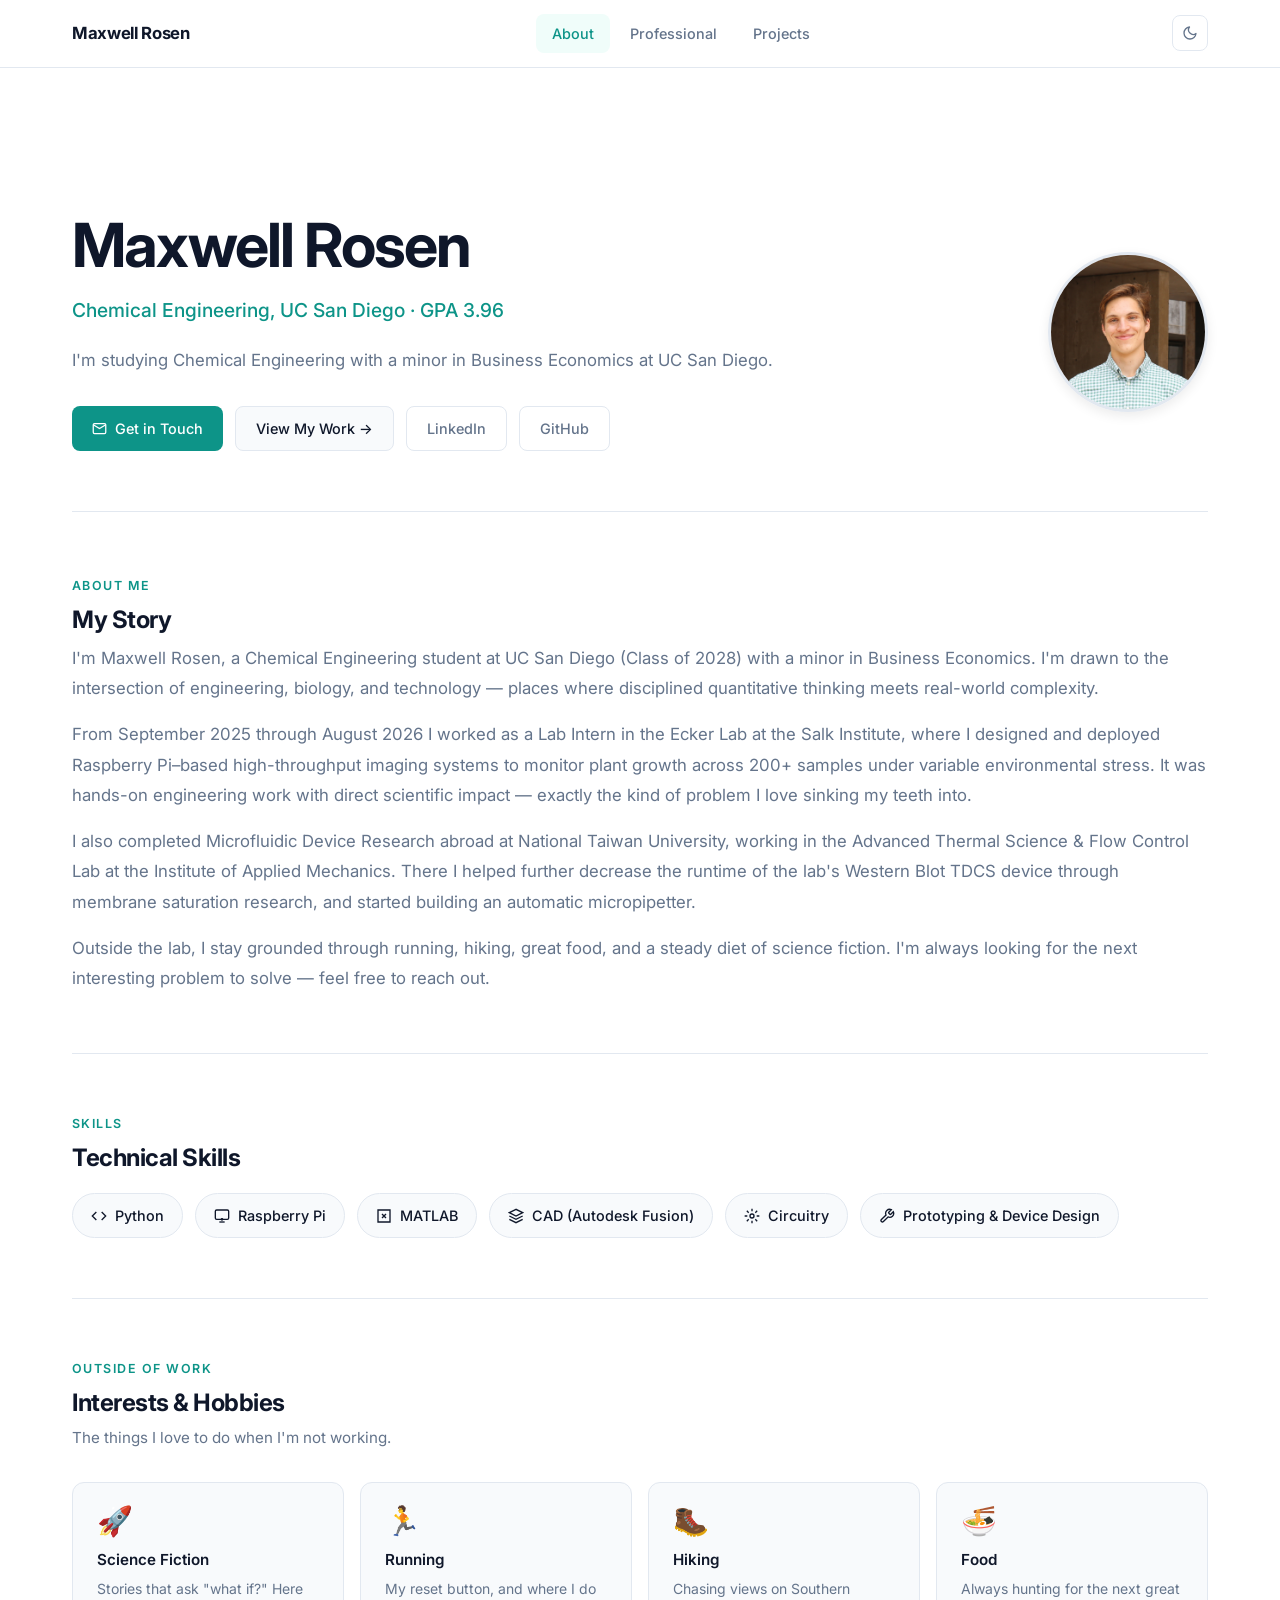
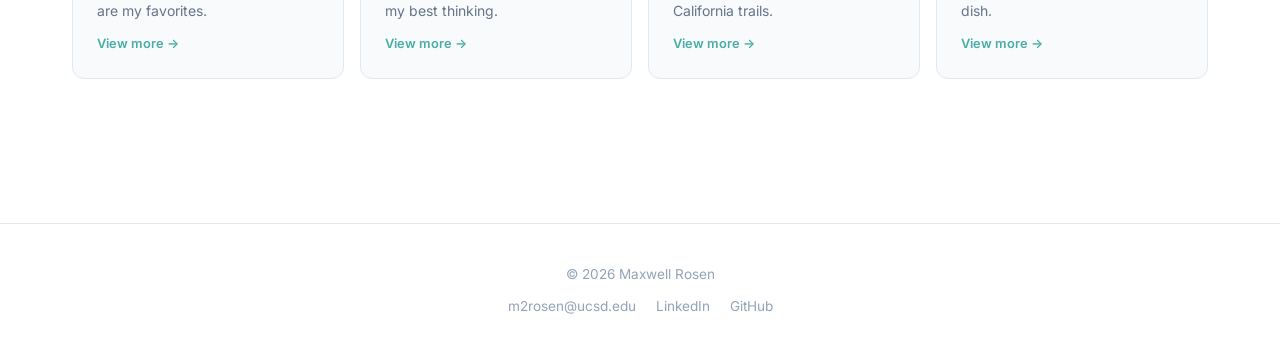
==== index.html @ 4162cc4f "Add interest popups, text CV, and tighten Projects header - Interest cards on the About page open po" ====
<!DOCTYPE html>
<html lang="en">
<head>
  <meta charset="UTF-8">
  <meta name="viewport" content="width=device-width, initial-scale=1.0">
  <!--
  ╔══════════════════════════════════════════════╗
  ║  HOW TO CUSTOMIZE THIS PAGE                  ║
  ║  ─────────────────────────────────────────   ║
  ║  1. Update the title tag below               ║
  ║  2. Edit the HERO section with your name     ║
  ║  3. Edit the ABOUT section with your bio     ║
  ║  4. Add photos to images/photos/ and list    ║
  ║     them in the PHOTOS section               ║
  ║  5. Edit the INTERESTS section cards         ║
  ╚══════════════════════════════════════════════╝
  -->
  <title>Maxwell Rosen — Personal Website</title>
  <meta property="og:type"  content="website">
  <meta property="og:url"   content="https://maximizizer.github.io/maxwellrosen/">
  <meta property="og:title" content="Maxwell Rosen">
  <meta property="og:image" content="https://maximizizer.github.io/maxwellrosen/images/photos/headshot.jpg">
  <meta name="twitter:card"  content="summary_large_image">
  <meta name="twitter:title" content="Maxwell Rosen">
  <meta name="twitter:image" content="https://maximizizer.github.io/maxwellrosen/images/photos/headshot.jpg">
  <link rel="icon" type="image/svg+xml" href="favicon.svg">
  <script>
    (function() {
      var saved = localStorage.getItem('theme');
      var system = window.matchMedia('(prefers-color-scheme: dark)').matches;
      if (saved === 'dark' || (!saved && system)) {
        document.documentElement.setAttribute('data-theme', 'dark');
      }
    })();
  </script>
  <link rel="stylesheet" href="css/style.css">
</head>
<body>

<!-- ── Navigation ──────────────────────────────────────────── -->
<nav class="nav">
  <div class="nav-inner">
    <a class="nav-brand" href="index.html">Maxwell Rosen</a><!-- ← CHANGE THIS -->
    <div class="nav-links">
      <a href="index.html">About</a>
      <a href="professional.html">Professional</a>
      <a href="projects.html">Projects</a>
    </div>
    <button class="theme-toggle" aria-label="Toggle dark mode"></button>
    <button class="nav-hamburger" id="hamburger" aria-label="Open menu" aria-expanded="false">
      <span></span><span></span><span></span>
    </button>
  </div>
</nav>

<!-- Mobile drawer -->
<div class="nav-drawer" id="nav-drawer">
  <a href="index.html">About</a>
  <a href="professional.html">Professional</a>
  <a href="projects.html">Projects</a>
</div>

<!-- ── Main ──────────────────────────────────────────────────── -->
<main>
  <div class="page">

    <!-- ═══════════════════════════════════════════
         HERO SECTION
         ═══════════════════════════════════════════ -->
    <section class="hero">
      <div class="hero-grid">
        <div>
          <h1 class="hero-name">Maxwell Rosen</h1>
          <p class="hero-role">Chemical Engineering, UC San Diego · GPA 3.96</p>
          <p class="hero-bio">
            I'm studying Chemical Engineering with a minor in Business Economics at UC San Diego.
          </p>
          <div class="hero-links">
            <a class="btn btn-primary" href="mailto:m2rosen@ucsd.edu">
              <svg width="15" height="15" viewBox="0 0 24 24" fill="none" stroke="currentColor" stroke-width="2">
                <path d="M4 4h16c1.1 0 2 .9 2 2v12c0 1.1-.9 2-2 2H4c-1.1 0-2-.9-2-2V6c0-1.1.9-2 2-2z"/>
                <polyline points="22,6 12,12 2,6"/>
              </svg>
              Get in Touch
            </a>
            <a class="btn btn-secondary" href="professional.html">
              View My Work →
            </a>
            <a class="btn btn-ghost" href="https://www.linkedin.com/in/maxwell-rosen-242777299/" target="_blank" rel="noopener">LinkedIn</a>
            <a class="btn btn-ghost" href="https://github.com/Maximizizer" target="_blank" rel="noopener">GitHub</a>
          </div>
        </div>

        <!-- Profile photo: replace src with your photo path, e.g. images/photos/headshot.jpg -->
        <!-- If you have a photo, change the placeholder div below to an <img> tag -->
        <img class="hero-avatar" src="images/photos/headshot.jpg" alt="Maxwell Rosen" data-lightbox style="cursor:zoom-in;">
      </div>
    </section>


    <!-- ═══════════════════════════════════════════
         ABOUT SECTION
         ═══════════════════════════════════════════ -->
    <section>
      <p class="section-label">About Me</p>
      <h2 class="section-title">My Story</h2>
      <div class="about-text">
        <p>
          I'm Maxwell Rosen, a Chemical Engineering student at UC San Diego (Class of 2028)
          with a minor in Business Economics. I'm drawn to the intersection of engineering,
          biology, and technology — places where disciplined quantitative thinking meets
          real-world complexity.
        </p>
        <p>
          From September 2025 through August 2026 I worked as a Lab Intern in the Ecker Lab at the
          Salk Institute, where I designed and deployed Raspberry Pi–based high-throughput imaging
          systems to monitor plant growth across 200+ samples under variable environmental stress.
          It was hands-on engineering work with direct scientific impact — exactly the kind of
          problem I love sinking my teeth into.
        </p>
        <p>
          I also completed Microfluidic Device Research abroad at National Taiwan University,
          working in the Advanced Thermal Science &amp; Flow Control Lab at the Institute of
          Applied Mechanics. There I helped further decrease the runtime of the lab's Western Blot
          TDCS device through membrane saturation research, and started building an automatic
          micropipetter.
        </p>
        <p>
          Outside the lab, I stay grounded through running, hiking, great food, and a steady
          diet of science fiction. I'm always looking for the next interesting problem to
          solve — feel free to reach out.
        </p>
      </div>
    </section>

    <hr class="divider">


    <!-- ═══════════════════════════════════════════
         SKILLS SECTION
         ═══════════════════════════════════════════ -->
    <section>
      <p class="section-label">Skills</p>
      <h2 class="section-title">Technical Skills</h2>
      <div style="display:flex;flex-wrap:wrap;gap:12px;margin-top:20px;">
        <div class="skill-pill">
          <svg width="16" height="16" viewBox="0 0 24 24" fill="none" stroke="currentColor" stroke-width="2"><polyline points="16 18 22 12 16 6"/><polyline points="8 6 2 12 8 18"/></svg>
          Python
        </div>
        <div class="skill-pill">
          <svg width="16" height="16" viewBox="0 0 24 24" fill="none" stroke="currentColor" stroke-width="2"><rect x="2" y="3" width="20" height="14" rx="2"/><circle cx="12" cy="17" r="1"/><line x1="8" y1="21" x2="16" y2="21"/></svg>
          Raspberry Pi
        </div>
        <div class="skill-pill">
          <svg width="16" height="16" viewBox="0 0 24 24" fill="none" stroke="currentColor" stroke-width="2"><path d="M3 3h18v18H3z"/><path d="M9 9l6 6M15 9l-6 6"/></svg>
          MATLAB
        </div>
        <div class="skill-pill">
          <svg width="16" height="16" viewBox="0 0 24 24" fill="none" stroke="currentColor" stroke-width="2"><path d="M12 2L2 7l10 5 10-5-10-5z"/><path d="M2 17l10 5 10-5"/><path d="M2 12l10 5 10-5"/></svg>
          CAD (Autodesk Fusion)
        </div>
        <div class="skill-pill">
          <svg width="16" height="16" viewBox="0 0 24 24" fill="none" stroke="currentColor" stroke-width="2"><circle cx="12" cy="12" r="3"/><path d="M12 1v4M12 19v4M4.22 4.22l2.83 2.83M16.95 16.95l2.83 2.83M1 12h4M19 12h4M4.22 19.78l2.83-2.83M16.95 7.05l2.83-2.83"/></svg>
          Circuitry
        </div>
        <div class="skill-pill">
          <svg width="16" height="16" viewBox="0 0 24 24" fill="none" stroke="currentColor" stroke-width="2"><path d="M14.7 6.3a1 1 0 0 0 0 1.4l1.6 1.6a1 1 0 0 0 1.4 0l3.77-3.77a6 6 0 0 1-7.94 7.94l-6.91 6.91a2.12 2.12 0 0 1-3-3l6.91-6.91a6 6 0 0 1 7.94-7.94l-3.76 3.76z"/></svg>
          Prototyping &amp; Device Design
        </div>
      </div>
    </section>

    <hr class="divider">


    <!-- ═══════════════════════════════════════════
         INTERESTS & HOBBIES SECTION
         ═══════════════════════════════════════════ -->
    <section>
      <p class="section-label">Outside of Work</p>
      <h2 class="section-title">Interests &amp; Hobbies</h2>
      <p class="section-desc">
        The things I love to do when I'm not working.
      </p>

      <!--
        HOW TO EDIT INTERESTS:
        - Card text: edit the .interest-title / .interest-desc below (keep the description to one line).
        - Popup content: edit interests/<slug>.html (slug = the card's data-interest value).
        - Photos: upload to images/interests/<slug>/ and paste a <figure> block into the fragment.
          See images/interests/README.md.
      -->
      <div class="interests-grid">

        <div class="interest-card" data-interest="scifi" data-subtitle="Favorites in film, TV, and books"
             role="button" tabindex="0" aria-label="Open Science Fiction details">
          <div class="interest-icon">🚀</div>
          <div class="interest-title">Science Fiction</div>
          <div class="interest-desc">Stories that ask "what if?" Here are my favorites.</div>
          <div class="interest-more">View more →</div>
        </div>

        <div class="interest-card" data-interest="running" data-subtitle="My reset button"
             role="button" tabindex="0" aria-label="Open Running details">
          <div class="interest-icon">🏃</div>
          <div class="interest-title">Running</div>
          <div class="interest-desc">My reset button, and where I do my best thinking.</div>
          <div class="interest-more">View more →</div>
        </div>

        <div class="interest-card" data-interest="hiking" data-subtitle="Trails and views"
             role="button" tabindex="0" aria-label="Open Hiking details">
          <div class="interest-icon">🥾</div>
          <div class="interest-title">Hiking</div>
          <div class="interest-desc">Chasing views on Southern California trails.</div>
          <div class="interest-more">View more →</div>
        </div>

        <div class="interest-card" data-interest="food" data-subtitle="A few favorite spots"
             role="button" tabindex="0" aria-label="Open Food details">
          <div class="interest-icon">🍜</div>
          <div class="interest-title">Food</div>
          <div class="interest-desc">Always hunting for the next great dish.</div>
          <div class="interest-more">View more →</div>
        </div>

      </div>
    </section>

  </div><!-- /page -->
</main>

<!-- ── Footer ──────────────────────────────────────────────── -->
<footer class="footer">
  <p>© <span id="year"></span> Maxwell Rosen</p>
  <div style="display:flex;justify-content:center;gap:20px;margin-top:10px;">
    <a href="mailto:m2rosen@ucsd.edu" style="color:var(--text-light);font-size:0.85rem;">m2rosen@ucsd.edu</a>
    <a href="https://www.linkedin.com/in/maxwell-rosen-242777299/" target="_blank" rel="noopener" style="color:var(--text-light);font-size:0.85rem;">LinkedIn</a>
    <a href="https://github.com/Maximizizer" target="_blank" rel="noopener" style="color:var(--text-light);font-size:0.85rem;">GitHub</a>
  </div>
</footer>

<!-- ── Lightbox ─────────────────────────────────────────────── -->
<div class="lightbox" id="lightbox" role="dialog" aria-label="Image viewer">
  <button class="lightbox-close" id="lightbox-close" aria-label="Close">✕</button>
  <img id="lightbox-img" src="" alt="Full size photo">
</div>

<script>
  document.getElementById('year').textContent = new Date().getFullYear();
</script>
<script src="js/main.js"></script>
</body>
</html>
---- css/style.css ----
/* ============================================================
   PERSONAL WEBSITE — STYLESHEET
   ============================================================ */

/* Google Fonts */
@import url('https://fonts.googleapis.com/css2?family=Inter:wght@300;400;500;600;700&family=Lora:ital,wght@0,400;0,600;1,400&display=swap');

/* ── Variables ─────────────────────────────────────────────── */
:root {
  --bg:           #ffffff;
  --bg-alt:       #f8fafc;
  --bg-card:      #ffffff;
  --text:         #0f172a;
  --text-muted:   #64748b;
  --text-light:   #94a3b8;
  --accent:       #0d9488;
  --accent-hover: #0f766e;
  --accent-soft:  #f0fdfa;
  --border:       #e2e8f0;
  --border-hover: #cbd5e1;
  --radius-sm:    8px;
  --radius:       12px;
  --radius-lg:    18px;
  --shadow:       0 1px 3px rgba(0,0,0,0.07), 0 1px 2px rgba(0,0,0,0.05);
  --shadow-md:    0 4px 12px rgba(0,0,0,0.08);
  --shadow-lg:    0 12px 32px rgba(0,0,0,0.10);
  --font:         'Inter', -apple-system, BlinkMacSystemFont, sans-serif;
  --font-serif:   'Lora', Georgia, serif;
  --nav-height:   68px;
  --max-width:    1200px;
  --transition:   0.2s ease;
}

/* ── Dark Mode Variables ────────────────────────────────────── */
[data-theme="dark"] {
  --bg:           #111827;
  --bg-alt:       #1f2937;
  --bg-card:      #1f2937;
  --text:         #f9fafb;
  --text-muted:   #9ca3af;
  --text-light:   #6b7280;
  --accent:       #14b8a6;
  --accent-hover: #0d9488;
  --accent-soft:  rgba(20, 184, 166, 0.12);
  --border:       #374151;
  --border-hover: #4b5563;
  --shadow:       0 1px 3px rgba(0,0,0,0.3), 0 1px 2px rgba(0,0,0,0.2);
  --shadow-md:    0 4px 12px rgba(0,0,0,0.4);
  --shadow-lg:    0 12px 32px rgba(0,0,0,0.5);
}

/* ── Reset & Base ───────────────────────────────────────────── */
*, *::before, *::after { box-sizing: border-box; margin: 0; padding: 0; }

html { scroll-behavior: smooth; font-size: 16px; }

body {
  font-family: var(--font);
  background: var(--bg);
  color: var(--text);
  line-height: 1.6;
  -webkit-font-smoothing: antialiased;
  min-height: 100vh;
  transition: background-color 0.25s ease, color 0.25s ease;
}

img { display: block; max-width: 100%; }
a { color: var(--accent); text-decoration: none; }
a:hover { text-decoration: underline; }

/* ── Navigation ─────────────────────────────────────────────── */
.nav {
  position: sticky;
  top: 0;
  z-index: 100;
  height: var(--nav-height);
  background: rgba(255,255,255,0.90);
  backdrop-filter: blur(12px);
  border-bottom: 1px solid var(--border);
  display: flex;
  align-items: center;
  transition: background-color 0.25s ease, border-color 0.25s ease;
}
[data-theme="dark"] .nav { background: rgba(17,24,39,0.90); }

.nav-inner {
  width: 100%;
  max-width: var(--max-width);
  margin: 0 auto;
  padding: 0 32px;
  display: flex;
  align-items: center;
  justify-content: space-between;
}

.nav-brand {
  font-size: 1.05rem;
  font-weight: 700;
  color: var(--text);
  letter-spacing: -0.02em;
  text-decoration: none;
}
.nav-brand:hover { text-decoration: none; color: var(--accent); }

.nav-links {
  display: flex;
  align-items: center;
  gap: 4px;
}

.nav-links a {
  padding: 8px 16px;
  border-radius: var(--radius-sm);
  font-size: 0.9rem;
  font-weight: 500;
  color: var(--text-muted);
  transition: color var(--transition), background var(--transition);
  text-decoration: none;
}
.nav-links a:hover { color: var(--text); background: var(--bg-alt); text-decoration: none; }
.nav-links a.active { color: var(--accent); background: var(--accent-soft); }

.nav-hamburger {
  display: none;
  flex-direction: column;
  gap: 5px;
  cursor: pointer;
  padding: 8px;
  border: none;
  background: none;
}
/* Theme toggle button */
.theme-toggle {
  display: flex;
  align-items: center;
  justify-content: center;
  width: 36px;
  height: 36px;
  border-radius: var(--radius-sm);
  border: 1px solid var(--border);
  background: none;
  color: var(--text-muted);
  cursor: pointer;
  transition: all var(--transition);
  flex-shrink: 0;
}
.theme-toggle:hover { background: var(--bg-alt); color: var(--text); }

.nav-hamburger span {
  display: block;
  width: 22px;
  height: 2px;
  background: var(--text);
  border-radius: 2px;
  transition: var(--transition);
}

/* Mobile nav drawer */
.nav-drawer {
  display: none;
  position: fixed;
  inset: var(--nav-height) 0 0 0;
  background: var(--bg);
  z-index: 99;
  padding: 24px 32px;
  flex-direction: column;
  gap: 8px;
  border-top: 1px solid var(--border);
}
.nav-drawer a {
  padding: 14px 16px;
  border-radius: var(--radius-sm);
  font-size: 1rem;
  font-weight: 500;
  color: var(--text-muted);
  text-decoration: none;
}
.nav-drawer a.active { color: var(--accent); background: var(--accent-soft); }

/* ── Page Layout ────────────────────────────────────────────── */
.page { padding: 64px 32px; max-width: var(--max-width); margin: 0 auto; }
.page-wide { padding: 64px 32px; max-width: 1200px; margin: 0 auto; }

/* ── Typography ─────────────────────────────────────────────── */
.section-label {
  font-size: 0.78rem;
  font-weight: 600;
  text-transform: uppercase;
  letter-spacing: 0.12em;
  color: var(--accent);
  margin-bottom: 10px;
}

h1, h2, h3 { line-height: 1.2; letter-spacing: -0.02em; }

.page-title {
  font-size: clamp(2rem, 5vw, 3rem);
  font-weight: 700;
  color: var(--text);
  margin-bottom: 16px;
}

.page-subtitle {
  font-size: 1.15rem;
  color: var(--text-muted);
  line-height: 1.65;
}

.section-title {
  font-size: 1.5rem;
  font-weight: 700;
  color: var(--text);
  margin-bottom: 8px;
}

.section-desc {
  color: var(--text-muted);
  font-size: 0.95rem;
  margin-bottom: 32px;
}

/* ── Divider ────────────────────────────────────────────────── */
.divider {
  border: none;
  border-top: 1px solid var(--border);
  margin: 60px 0;
}

/* ── Buttons ────────────────────────────────────────────────── */
.btn {
  display: inline-flex;
  align-items: center;
  gap: 8px;
  padding: 10px 20px;
  border-radius: var(--radius-sm);
  font-size: 0.9rem;
  font-weight: 500;
  cursor: pointer;
  transition: all var(--transition);
  border: none;
  text-decoration: none;
  white-space: nowrap;
}
.btn:hover { text-decoration: none; }

.btn-primary {
  background: var(--accent);
  color: #fff;
}
.btn-primary:hover { background: var(--accent-hover); }

.btn-secondary {
  background: var(--bg-alt);
  color: var(--text);
  border: 1px solid var(--border);
}
.btn-secondary:hover { background: var(--border); border-color: var(--border-hover); }

.btn-ghost {
  background: transparent;
  color: var(--text-muted);
  border: 1px solid var(--border);
}
.btn-ghost:hover { background: var(--bg-alt); color: var(--text); }

.btn-sm { padding: 7px 14px; font-size: 0.82rem; }
.btn-icon { padding: 8px; }

/* ── Cards ──────────────────────────────────────────────────── */
.card {
  background: var(--bg-card);
  border: 1px solid var(--border);
  border-radius: var(--radius);
  padding: 24px;
  transition: border-color var(--transition), box-shadow var(--transition);
}
.card:hover {
  border-color: var(--border-hover);
  box-shadow: var(--shadow-md);
}

/* ── Tags ───────────────────────────────────────────────────── */
.tag {
  display: inline-flex;
  align-items: center;
  padding: 3px 10px;
  background: var(--bg-alt);
  border: 1px solid var(--border);
  border-radius: 999px;
  font-size: 0.78rem;
  font-weight: 500;
  color: var(--text-muted);
}
.tags { display: flex; flex-wrap: wrap; gap: 6px; }

/* ===== ABOUT PAGE ========================================== */

.hero {
  padding: 80px 0 60px;
  border-bottom: 1px solid var(--border);
  margin-bottom: 64px;
}

.hero-grid {
  display: grid;
  grid-template-columns: 1fr auto;
  gap: 40px;
  align-items: center;
}

.hero-greeting {
  font-size: 0.95rem;
  font-weight: 500;
  color: var(--text-muted);
  margin-bottom: 12px;
}

.hero-name {
  font-size: clamp(2.5rem, 6vw, 3.8rem);
  font-weight: 700;
  letter-spacing: -0.03em;
  color: var(--text);
  line-height: 1.1;
  margin-bottom: 16px;
}

.hero-role {
  font-size: 1.2rem;
  color: var(--accent);
  font-weight: 500;
  margin-bottom: 20px;
}

.hero-bio {
  font-size: 1.05rem;
  color: var(--text-muted);
  line-height: 1.7;
  margin-bottom: 32px;
}

.hero-links {
  display: flex;
  flex-wrap: wrap;
  gap: 12px;
}

.hero-avatar {
  width: 160px;
  height: 160px;
  border-radius: 50%;
  object-fit: cover;
  border: 3px solid var(--border);
  box-shadow: var(--shadow-md);
  flex-shrink: 0;
}

.hero-avatar-placeholder {
  width: 160px;
  height: 160px;
  border-radius: 50%;
  background: var(--bg-alt);
  border: 2px dashed var(--border);
  display: flex;
  align-items: center;
  justify-content: center;
  flex-shrink: 0;
  color: var(--text-light);
  font-size: 0.8rem;
  text-align: center;
  padding: 16px;
}

/* About section */
.about-text {
  font-size: 1.05rem;
  line-height: 1.8;
  color: var(--text-muted);
}
.about-text p + p { margin-top: 16px; }

.skill-pill {
  display: inline-flex;
  align-items: center;
  gap: 8px;
  padding: 10px 18px;
  background: var(--bg-alt);
  border: 1px solid var(--border);
  border-radius: 999px;
  font-size: 0.9rem;
  font-weight: 500;
  color: var(--text);
  transition: all var(--transition);
}
.skill-pill:hover {
  background: var(--accent-soft);
  border-color: var(--accent);
  color: var(--accent);
}

/* Photo grid */
.photo-grid {
  display: grid;
  grid-template-columns: repeat(auto-fill, minmax(220px, 1fr));
  gap: 16px;
  margin-top: 24px;
}

.photo-item {
  aspect-ratio: 4/3;
  border-radius: var(--radius);
  overflow: hidden;
  border: 1px solid var(--border);
  background: var(--bg-alt);
  position: relative;
}

.photo-item img {
  width: 100%;
  height: 100%;
  object-fit: cover;
  transition: transform 0.4s ease;
}
.photo-item:hover img { transform: scale(1.04); }

.photo-placeholder {
  width: 100%;
  height: 100%;
  display: flex;
  flex-direction: column;
  align-items: center;
  justify-content: center;
  color: var(--text-light);
  font-size: 0.8rem;
  gap: 8px;
  border: 2px dashed var(--border);
  border-radius: var(--radius);
  padding: 20px;
  text-align: center;
  min-height: 180px;
}

.photo-placeholder svg { opacity: 0.4; }

/* Interests grid */
.interests-grid {
  display: grid;
  grid-template-columns: repeat(auto-fill, minmax(240px, 1fr));
  gap: 16px;
  margin-top: 24px;
}

.interest-card {
  padding: 24px;
  background: var(--bg-alt);
  border-radius: var(--radius);
  border: 1px solid var(--border);
  transition: all var(--transition);
}
.interest-card:hover {
  border-color: var(--accent);
  background: var(--accent-soft);
  transform: translateY(-2px);
  box-shadow: var(--shadow-md);
}

.interest-icon {
  font-size: 1.8rem;
  margin-bottom: 12px;
  line-height: 1;
}

.interest-title {
  font-weight: 600;
  font-size: 0.95rem;
  margin-bottom: 6px;
  color: var(--text);
}

.interest-desc {
  font-size: 0.875rem;
  color: var(--text-muted);
  line-height: 1.55;
}

/* Clickable interest cards (open a popup) */
.interest-card[data-interest] {
  cursor: pointer;
  display: flex;
  flex-direction: column;
}
.interest-card[data-interest]:focus-visible {
  outline: 2px solid var(--accent);
  outline-offset: 2px;
}
.interest-more {
  margin-top: auto;
  padding-top: 12px;
  font-size: 0.8rem;
  font-weight: 600;
  color: var(--accent);
  opacity: 0.75;
  transition: opacity var(--transition), transform var(--transition);
}
.interest-card:hover .interest-more,
.interest-card:focus-visible .interest-more {
  opacity: 1;
  transform: translateX(3px);
}

/* Interest popup content (interests/*.html) */
.interest-content {
  font-size: 0.975rem;
  color: var(--text-muted);
  line-height: 1.75;
}
.interest-content > * + * { margin-top: 16px; }
.interest-content h3 {
  font-size: 0.78rem;
  font-weight: 600;
  text-transform: uppercase;
  letter-spacing: 0.12em;
  color: var(--accent);
  margin-top: 28px;
}
.interest-content strong { color: var(--text); font-weight: 600; }
.interest-content .modal-gallery { margin-top: 24px; }

.favorites-list {
  list-style: none;
  padding: 0;
  margin-top: 10px !important;
}
.favorites-list li {
  padding: 10px 0;
  border-bottom: 1px solid var(--border);
}
.favorites-list li:last-child { border-bottom: none; }
.fav-meta { color: var(--text-light); font-size: 0.875rem; }

.food-spot {
  padding: 18px 20px;
  background: var(--bg-alt);
  border: 1px solid var(--border);
  border-radius: var(--radius);
}
.food-spot h3 {
  margin-top: 0;
  font-size: 1rem;
  text-transform: none;
  letter-spacing: -0.01em;
  color: var(--text);
}
.food-spot p { margin-top: 6px; }
.food-spot .food-meta {
  font-size: 0.85rem;
  font-weight: 500;
  color: var(--accent);
}
.food-spot figure { margin: 12px 0 0; }
.food-spot img {
  width: 100%;
  border-radius: var(--radius-sm);
  border: 1px solid var(--border);
  cursor: zoom-in;
  display: block;
}

.photo-tile-placeholder {
  aspect-ratio: 4/3;
  border-radius: var(--radius-sm);
  background: var(--bg-alt);
  border: 2px dashed var(--border);
  display: flex;
  align-items: center;
  justify-content: center;
  color: var(--text-light);
  font-size: 0.8rem;
}

.placeholder-note {
  font-size: 0.8rem;
  padding: 8px 12px;
  border-radius: var(--radius-sm);
  background: #fef3c7;
  color: #92400e;
}
[data-theme="dark"] .placeholder-note {
  background: rgba(251, 191, 36, 0.12);
  color: #fbbf24;
}

.interest-loading { color: var(--text-light); }
.interest-error {
  display: flex;
  flex-direction: column;
  gap: 6px;
  color: var(--text-muted);
  font-size: 0.9rem;
}
.interest-error strong { color: var(--text); }

[data-lightbox] { cursor: zoom-in; }

/* ===== PROFESSIONAL PAGE ================================== */

.doc-grid {
  display: grid;
  grid-template-columns: repeat(auto-fill, minmax(300px, 1fr));
  gap: 20px;
  margin-bottom: 40px;
}

.doc-card {
  background: var(--bg-card);
  border: 1px solid var(--border);
  border-radius: var(--radius);
  overflow: hidden;
  transition: border-color var(--transition), box-shadow var(--transition);
}
.doc-card:hover {
  border-color: var(--border-hover);
  box-shadow: var(--shadow-md);
}

.doc-card-header {
  padding: 20px 24px 0;
  display: flex;
  align-items: flex-start;
  gap: 14px;
}

.doc-icon {
  width: 42px;
  height: 42px;
  border-radius: var(--radius-sm);
  background: var(--accent-soft);
  display: flex;
  align-items: center;
  justify-content: center;
  flex-shrink: 0;
  color: var(--accent);
}

.doc-card-title {
  font-weight: 600;
  font-size: 1rem;
  margin-bottom: 4px;
  color: var(--text);
}

.doc-card-desc {
  font-size: 0.84rem;
  color: var(--text-muted);
  line-height: 1.5;
}

.doc-card-actions {
  padding: 16px 24px 20px;
  display: flex;
  gap: 8px;
  flex-wrap: wrap;
}

.doc-preview-panel {
  display: none;
  background: var(--bg-alt);
  border-top: 1px solid var(--border);
  padding: 0;
}
.doc-preview-panel.open { display: block; }

.doc-preview-bar {
  display: flex;
  align-items: center;
  justify-content: space-between;
  padding: 10px 16px;
  background: var(--bg);
  border-bottom: 1px solid var(--border);
  font-size: 0.85rem;
  color: var(--text-muted);
}

.doc-preview-bar .preview-title { font-weight: 500; color: var(--text); }

.doc-iframe-wrap {
  position: relative;
  width: 100%;
  height: 520px;
  background: #f1f5f9;
}

.doc-iframe-wrap iframe {
  width: 100%;
  height: 100%;
  border: none;
  display: block;
}

.doc-no-file {
  display: flex;
  flex-direction: column;
  align-items: center;
  justify-content: center;
  height: 100%;
  gap: 12px;
  color: var(--text-muted);
  font-size: 0.9rem;
  text-align: center;
  padding: 32px;
}

.doc-grid-compact {
  grid-template-columns: repeat(auto-fit, minmax(280px, 1fr));
  margin-bottom: 56px;
}

/* ── Text CV ────────────────────────────────────────────────── */
.cv { max-width: 860px; }

.cv-jump {
  display: flex;
  flex-wrap: wrap;
  gap: 8px;
  margin-bottom: 48px;
}
.cv-jump a {
  padding: 5px 12px;
  border: 1px solid var(--border);
  border-radius: 999px;
  font-size: 0.8rem;
  font-weight: 500;
  color: var(--text-muted);
  transition: all var(--transition);
}
.cv-jump a:hover {
  color: var(--accent);
  border-color: var(--accent);
  background: var(--accent-soft);
  text-decoration: none;
}

.cv-section {
  margin-bottom: 48px;
  scroll-margin-top: calc(var(--nav-height) + 24px);
}

.cv-heading {
  display: flex;
  align-items: center;
  gap: 12px;
  font-size: 1.3rem;
  font-weight: 700;
  letter-spacing: -0.01em;
  color: var(--text);
  padding-bottom: 10px;
  margin-bottom: 20px;
  border-bottom: 1px solid var(--border);
}
.cv-heading::before {
  content: '';
  width: 4px;
  height: 1.1em;
  border-radius: 2px;
  background: var(--accent);
  flex-shrink: 0;
}

.cv-entry { padding-left: 16px; }
.cv-entry + .cv-entry { margin-top: 24px; }

.cv-entry-head {
  display: flex;
  align-items: baseline;
  justify-content: space-between;
  gap: 4px 16px;
  flex-wrap: wrap;
}
.cv-entry-title {
  font-size: 1.02rem;
  font-weight: 700;
  color: var(--text);
}
.cv-entry-date {
  font-size: 0.82rem;
  font-weight: 500;
  color: var(--text-light);
  white-space: nowrap;
  font-variant-numeric: tabular-nums;
}
.cv-entry-sub {
  font-size: 0.9rem;
  font-weight: 500;
  color: var(--accent);
  margin-top: 2px;
}

.cv-entry ul,
.cv-list {
  margin: 10px 0 0;
  padding-left: 18px;
  color: var(--text-muted);
  font-size: 0.93rem;
  line-height: 1.65;
}
.cv-list { padding-left: 34px; }
.cv-entry li + li,
.cv-list li + li { margin-top: 6px; }
.cv-entry li::marker,
.cv-list li::marker { color: var(--accent); }
.cv strong { color: var(--text); font-weight: 600; }

.cv-pub p {
  color: var(--text-muted);
  font-size: 0.93rem;
  line-height: 1.7;
}

.cv-skills {
  display: grid;
  grid-template-columns: 160px 1fr;
  gap: 10px 20px;
  padding-left: 16px;
  font-size: 0.93rem;
}
.cv-skills dt { font-weight: 600; color: var(--text); }
.cv-skills dd { margin: 0; color: var(--text-muted); }

.cv-muted { color: var(--text-light); font-size: 0.85em; }

@media (max-width: 600px) {
  .cv-entry { padding-left: 0; }
  .cv-list { padding-left: 18px; }
  .cv-skills { grid-template-columns: 1fr; gap: 2px; padding-left: 0; }
  .cv-skills dd { margin-bottom: 10px; }
}

/* Letters of rec section */
.rec-list { display: flex; flex-direction: column; gap: 16px; margin-top: 24px; }

.rec-item {
  background: var(--bg-card);
  border: 1px solid var(--border);
  border-radius: var(--radius);
  overflow: hidden;
}

.rec-item-header {
  padding: 18px 24px;
  display: flex;
  align-items: center;
  justify-content: space-between;
  cursor: pointer;
  transition: background var(--transition);
}
.rec-item-header:hover { background: var(--bg-alt); }

.rec-item-info { display: flex; flex-direction: column; gap: 3px; }
.rec-item-name { font-weight: 600; font-size: 0.95rem; color: var(--text); }
.rec-item-role { font-size: 0.85rem; color: var(--text-muted); }

.rec-item-actions { display: flex; align-items: center; gap: 8px; }

.rec-preview-panel {
  display: none;
  border-top: 1px solid var(--border);
}
.rec-preview-panel.open { display: block; }

.rec-iframe-wrap {
  width: 100%;
  height: 480px;
  background: #f1f5f9;
}
.rec-iframe-wrap iframe {
  width: 100%;
  height: 100%;
  border: none;
}

/* ===== PROJECTS PAGE ====================================== */

.projects-grid {
  display: grid;
  grid-template-columns: repeat(auto-fill, minmax(320px, 1fr));
  gap: 20px;
}

.project-card {
  background: var(--bg-card);
  border: 1px solid var(--border);
  border-radius: var(--radius-lg);
  overflow: hidden;
  cursor: pointer;
  transition: all 0.25s ease;
  display: flex;
  flex-direction: column;
}
.project-card:hover {
  border-color: var(--accent);
  box-shadow: var(--shadow-lg);
  transform: translateY(-3px);
}

.project-card-img {
  width: 100%;
  aspect-ratio: 16/9;
  object-fit: cover;
  background: var(--bg-alt);
}

.project-card-img-placeholder {
  width: 100%;
  aspect-ratio: 16/9;
  background: linear-gradient(135deg, var(--bg-alt) 0%, var(--border) 100%);
  display: flex;
  align-items: center;
  justify-content: center;
  color: var(--text-light);
  font-size: 0.8rem;
}

.project-card-body {
  padding: 20px 22px 22px;
  flex: 1;
  display: flex;
  flex-direction: column;
}

.project-card-title {
  font-size: 1.05rem;
  font-weight: 700;
  color: var(--text);
  margin-bottom: 8px;
  line-height: 1.3;
}

.project-card-desc {
  font-size: 0.875rem;
  color: var(--text-muted);
  line-height: 1.6;
  flex: 1;
  margin-bottom: 16px;
  display: -webkit-box;
  -webkit-line-clamp: 3;
  -webkit-box-orient: vertical;
  overflow: hidden;
}

.project-card-footer {
  display: flex;
  align-items: center;
  justify-content: space-between;
  gap: 8px;
}

/* Project Modal */
.modal-overlay {
  display: none;
  position: fixed;
  inset: 0;
  background: rgba(0,0,0,0.55);
  z-index: 200;
  backdrop-filter: blur(4px);
  align-items: flex-start;
  justify-content: center;
  padding: 24px 16px;
  overflow-y: auto;
}
.modal-overlay.open { display: flex; }

.modal {
  background: var(--bg);
  border-radius: var(--radius-lg);
  width: 100%;
  max-width: 780px;
  margin: auto;
  box-shadow: var(--shadow-lg);
  overflow: hidden;
  animation: modalIn 0.22s ease;
}

@keyframes modalIn {
  from { opacity: 0; transform: translateY(16px) scale(0.98); }
  to   { opacity: 1; transform: none; }
}

.modal-header {
  display: flex;
  align-items: flex-start;
  justify-content: space-between;
  padding: 28px 32px 20px;
  border-bottom: 1px solid var(--border);
  gap: 16px;
}

.modal-title {
  font-size: 1.4rem;
  font-weight: 700;
  color: var(--text);
  letter-spacing: -0.02em;
}

.modal-subtitle {
  font-size: 0.9rem;
  color: var(--text-muted);
  margin-top: 4px;
}

.modal-close {
  background: var(--bg-alt);
  border: 1px solid var(--border);
  border-radius: var(--radius-sm);
  width: 36px;
  height: 36px;
  cursor: pointer;
  display: flex;
  align-items: center;
  justify-content: center;
  flex-shrink: 0;
  transition: all var(--transition);
  font-size: 1.2rem;
  color: var(--text-muted);
}
.modal-close:hover { background: var(--bg); border-color: var(--border-hover); color: var(--text); }

.modal-body { padding: 28px 32px 32px; }

/* Modal image gallery */
.modal-gallery {
  display: grid;
  grid-template-columns: repeat(auto-fill, minmax(200px, 1fr));
  gap: 10px;
  margin-top: 24px;
}

.modal-gallery figure {
  margin: 0;
}

.modal-gallery img {
  width: 100%;
  aspect-ratio: 4/3;
  object-fit: cover;
  border-radius: var(--radius-sm);
  border: 1px solid var(--border);
  cursor: zoom-in;
  transition: transform var(--transition);
  display: block;
}
.modal-gallery img:hover { transform: scale(1.04); }

.modal-gallery figcaption {
  font-size: 0.68rem;
  color: var(--text-light);
  margin-top: 5px;
  text-align: center;
  line-height: 1.3;
  width: 100%;
}

.modal-gallery-placeholder {
  width: 100%;
  aspect-ratio: 16/9;
  border-radius: var(--radius-sm);
  background: var(--bg-alt);
  border: 2px dashed var(--border);
  display: flex;
  align-items: center;
  justify-content: center;
  color: var(--text-light);
  font-size: 0.8rem;
  margin-bottom: 24px;
}

.modal-desc {
  font-size: 0.975rem;
  color: var(--text-muted);
  line-height: 1.75;
  margin-bottom: 24px;
}

.modal-links {
  display: flex;
  flex-wrap: wrap;
  gap: 10px;
}
.modal-links:not(:empty) {
  padding-top: 20px;
  border-top: 1px solid var(--border);
  margin-bottom: 20px;
}


/* ── Lightbox ───────────────────────────────────────────────── */
.lightbox {
  display: none;
  position: fixed;
  inset: 0;
  background: rgba(0,0,0,0.92);
  z-index: 300;
  align-items: center;
  justify-content: center;
}
.lightbox.open { display: flex; }
.lightbox img { max-width: 90vw; max-height: 90vh; border-radius: var(--radius-sm); }
.lightbox-close {
  position: absolute;
  top: 20px; right: 24px;
  background: none;
  border: none;
  color: #fff;
  font-size: 1.8rem;
  cursor: pointer;
  opacity: 0.7;
}
.lightbox-close:hover { opacity: 1; }

/* ── Footer ─────────────────────────────────────────────────── */
.footer {
  text-align: center;
  padding: 40px 32px;
  border-top: 1px solid var(--border);
  color: var(--text-light);
  font-size: 0.85rem;
  margin-top: 80px;
}

/* ── Responsive ─────────────────────────────────────────────── */
@media (max-width: 768px) {
  .nav-links { display: none; }
  .nav-hamburger { display: flex; }

  .page { padding: 40px 20px; }
  .page-wide { padding: 40px 20px; }

  .hero { padding: 48px 0 40px; }
  .hero-grid {
    grid-template-columns: 1fr;
    gap: 28px;
  }
  .hero-grid > :last-child { order: -1; }
  .hero-avatar, .hero-avatar-placeholder {
    width: 100px;
    height: 100px;
  }

  .photo-grid { grid-template-columns: repeat(2, 1fr); }

  .doc-grid { grid-template-columns: 1fr; }
  .doc-iframe-wrap { height: 360px; }

  .projects-grid { grid-template-columns: 1fr; }

  .modal { margin: 0; border-radius: var(--radius-sm); }
  .modal-header { padding: 20px 20px 16px; }
  .modal-body { padding: 20px; }
}

@media (max-width: 480px) {
  .hero-name { font-size: 2rem; }
  .photo-grid { grid-template-columns: 1fr; }
}
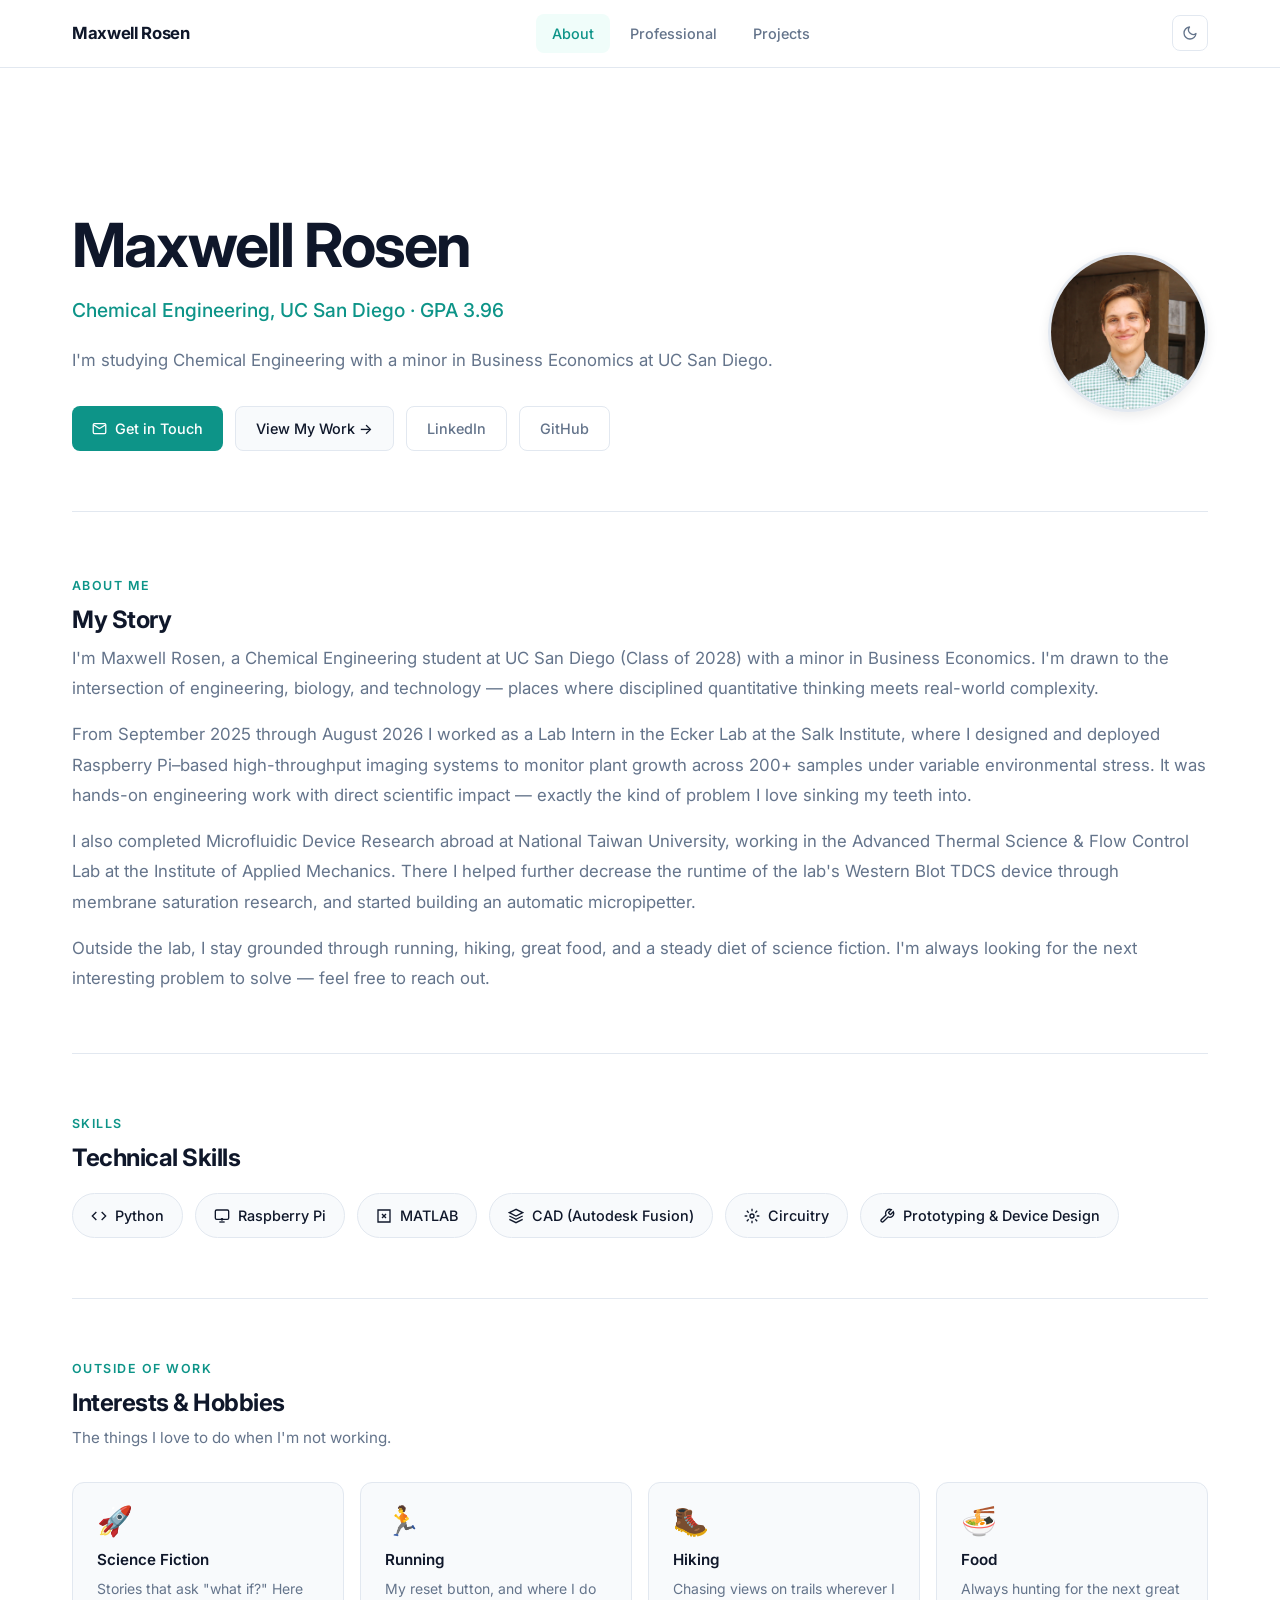
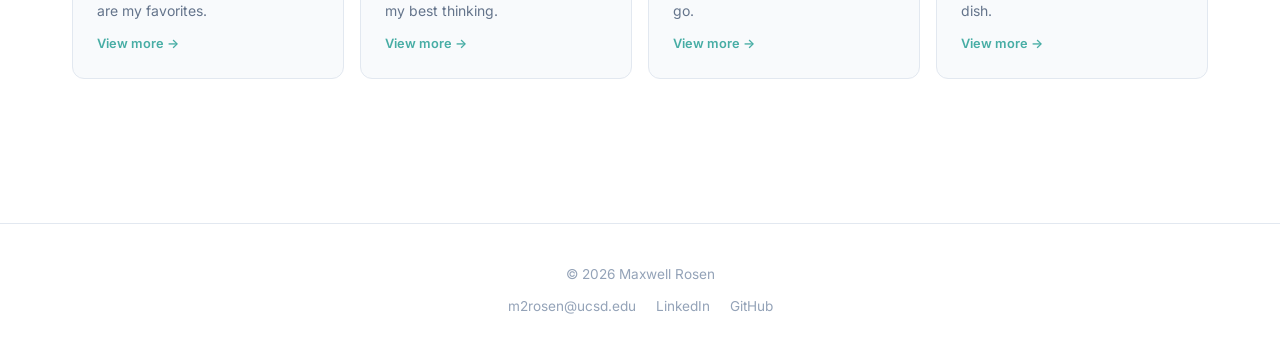
==== commit 305284f1: "Fill in interest popups with real content and photos - Sci-Fi: favorite films, TV, and books - Runni" ====
--- a/index.html
+++ b/index.html
@@ -212,7 +212,7 @@
              role="button" tabindex="0" aria-label="Open Hiking details">
           <div class="interest-icon">🥾</div>
           <div class="interest-title">Hiking</div>
-          <div class="interest-desc">Chasing views on Southern California trails.</div>
+          <div class="interest-desc">Chasing views on trails wherever I go.</div>
           <div class="interest-more">View more →</div>
         </div>
 
--- a/css/style.css
+++ b/css/style.css
@@ -524,6 +524,12 @@
 }
 .interest-content strong { color: var(--text); font-weight: 600; }
 .interest-content .modal-gallery { margin-top: 24px; }
+.modal-gallery.portrait img { aspect-ratio: 3/4; }
+/* Masonry: mixed wide/tall photos, no cropping */
+.modal-gallery.masonry { display: block; columns: 2 220px; column-gap: 12px; }
+.modal-gallery.masonry figure { break-inside: avoid; margin: 0 0 14px; }
+.modal-gallery.masonry img { aspect-ratio: auto; height: auto; }
+.interest-content figcaption { font-size: 0.78rem; margin-top: 6px; }
 
 .favorites-list {
   list-style: none;
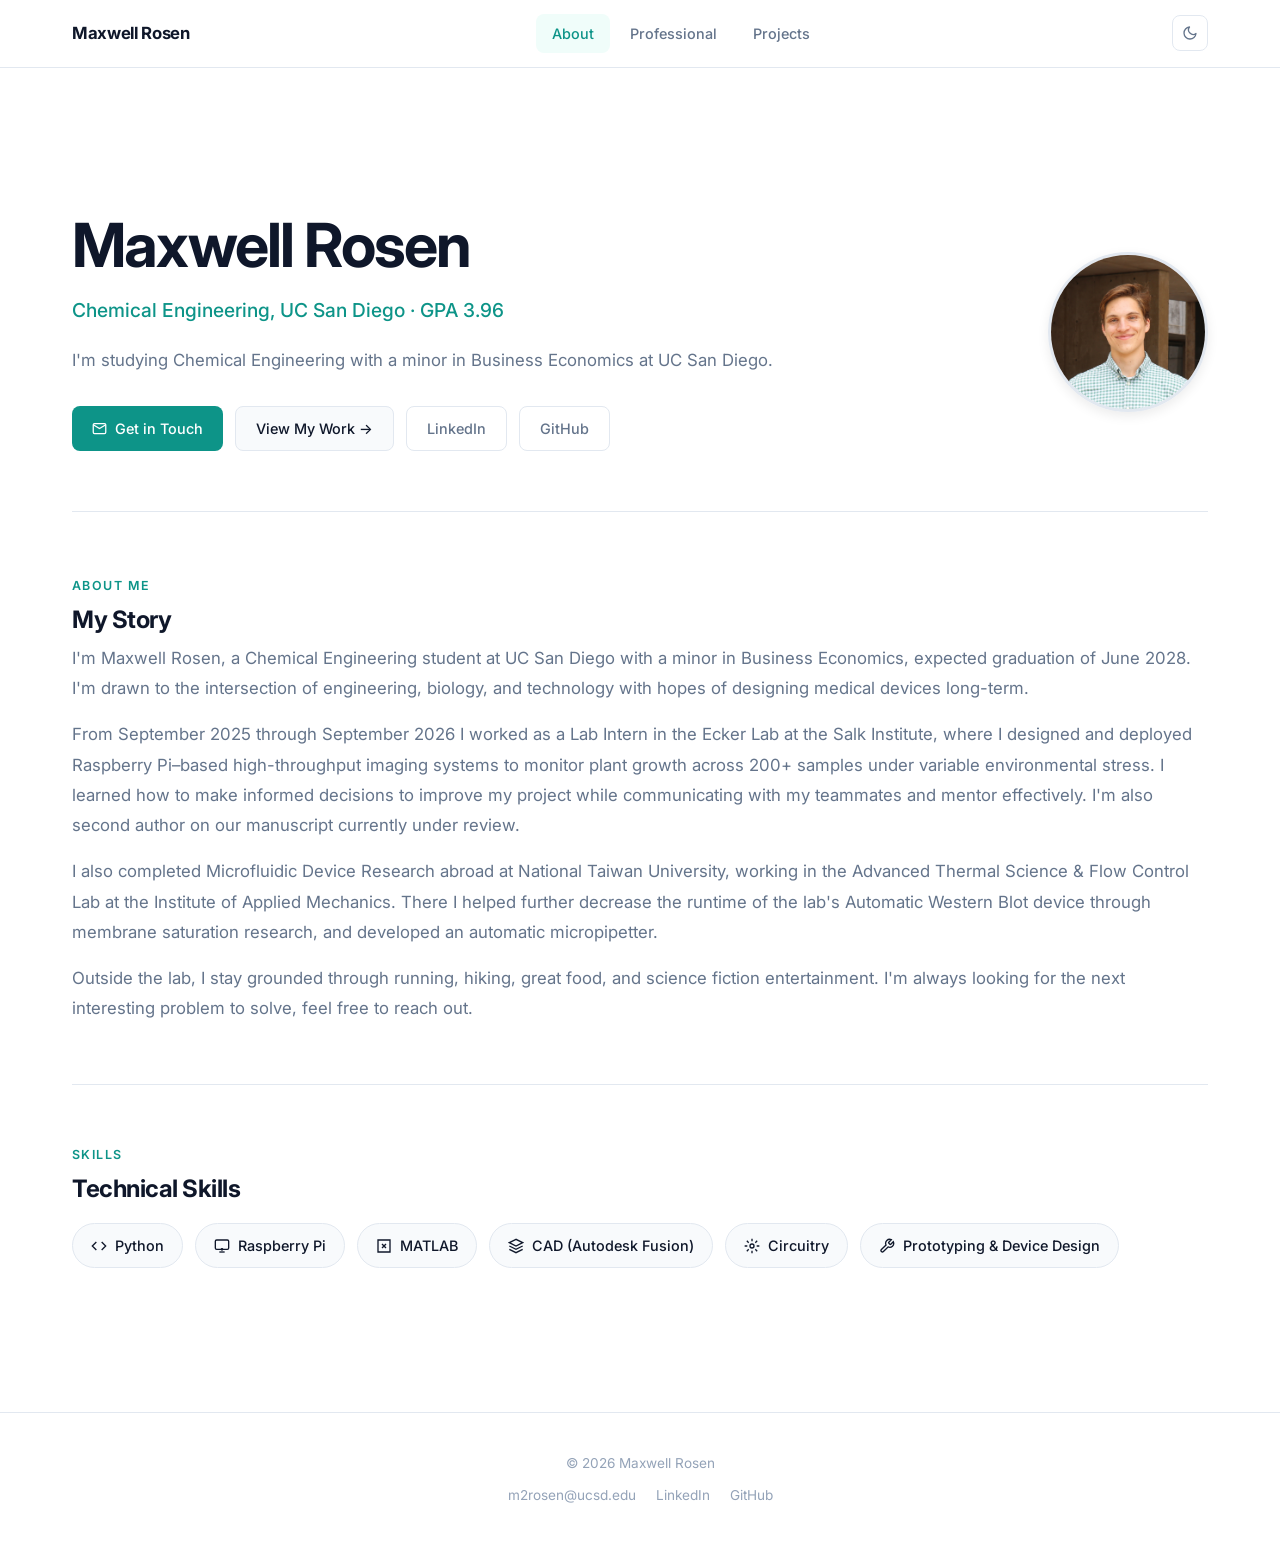
==== commit 53b91b5f: "Trim About and Professional pages, rewrite My Story Remove the Interests & Hobbies section from the " ====
--- a/index.html
+++ b/index.html
@@ -12,7 +12,6 @@
   ║  3. Edit the ABOUT section with your bio     ║
   ║  4. Add photos to images/photos/ and list    ║
   ║     them in the PHOTOS section               ║
-  ║  5. Edit the INTERESTS section cards         ║
   ╚══════════════════════════════════════════════╝
   -->
   <title>Maxwell Rosen — Personal Website</title>
@@ -37,28 +36,8 @@
 </head>
 <body>
 
-<!-- ── Navigation ──────────────────────────────────────────── -->
-<nav class="nav">
-  <div class="nav-inner">
-    <a class="nav-brand" href="index.html">Maxwell Rosen</a><!-- ← CHANGE THIS -->
-    <div class="nav-links">
-      <a href="index.html">About</a>
-      <a href="professional.html">Professional</a>
-      <a href="projects.html">Projects</a>
-    </div>
-    <button class="theme-toggle" aria-label="Toggle dark mode"></button>
-    <button class="nav-hamburger" id="hamburger" aria-label="Open menu" aria-expanded="false">
-      <span></span><span></span><span></span>
-    </button>
-  </div>
-</nav>
-
-<!-- Mobile drawer -->
-<div class="nav-drawer" id="nav-drawer">
-  <a href="index.html">About</a>
-  <a href="professional.html">Professional</a>
-  <a href="projects.html">Projects</a>
-</div>
+<!-- ── Navigation (shared, edit js/nav.js) ──────────────────── -->
+<script src="js/nav.js"></script>
 
 <!-- ── Main ──────────────────────────────────────────────────── -->
 <main>
@@ -106,29 +85,29 @@
       <h2 class="section-title">My Story</h2>
       <div class="about-text">
         <p>
-          I'm Maxwell Rosen, a Chemical Engineering student at UC San Diego (Class of 2028)
-          with a minor in Business Economics. I'm drawn to the intersection of engineering,
-          biology, and technology — places where disciplined quantitative thinking meets
-          real-world complexity.
+          I'm Maxwell Rosen, a Chemical Engineering student at UC San Diego with a minor in
+          Business Economics, expected graduation of June 2028. I'm drawn to the intersection of
+          engineering, biology, and technology with hopes of designing medical devices long-term.
         </p>
         <p>
-          From September 2025 through August 2026 I worked as a Lab Intern in the Ecker Lab at the
-          Salk Institute, where I designed and deployed Raspberry Pi–based high-throughput imaging
-          systems to monitor plant growth across 200+ samples under variable environmental stress.
-          It was hands-on engineering work with direct scientific impact — exactly the kind of
-          problem I love sinking my teeth into.
+          From September 2025 through September 2026 I worked as a Lab Intern in the Ecker Lab at
+          the Salk Institute, where I designed and deployed Raspberry Pi–based high-throughput
+          imaging systems to monitor plant growth across 200+ samples under variable environmental
+          stress. I learned how to make informed decisions to improve my project while
+          communicating with my teammates and mentor effectively. I'm also second author on our
+          manuscript currently under review.
         </p>
         <p>
           I also completed Microfluidic Device Research abroad at National Taiwan University,
           working in the Advanced Thermal Science &amp; Flow Control Lab at the Institute of
-          Applied Mechanics. There I helped further decrease the runtime of the lab's Western Blot
-          TDCS device through membrane saturation research, and started building an automatic
+          Applied Mechanics. There I helped further decrease the runtime of the lab's Automatic
+          Western Blot device through membrane saturation research, and developed an automatic
           micropipetter.
         </p>
         <p>
-          Outside the lab, I stay grounded through running, hiking, great food, and a steady
-          diet of science fiction. I'm always looking for the next interesting problem to
-          solve — feel free to reach out.
+          Outside the lab, I stay grounded through running, hiking, great food, and science
+          fiction entertainment. I'm always looking for the next interesting problem to solve,
+          feel free to reach out.
         </p>
       </div>
     </section>
@@ -170,63 +149,6 @@
       </div>
     </section>
 
-    <hr class="divider">
-
-
-    <!-- ═══════════════════════════════════════════
-         INTERESTS & HOBBIES SECTION
-         ═══════════════════════════════════════════ -->
-    <section>
-      <p class="section-label">Outside of Work</p>
-      <h2 class="section-title">Interests &amp; Hobbies</h2>
-      <p class="section-desc">
-        The things I love to do when I'm not working.
-      </p>
-
-      <!--
-        HOW TO EDIT INTERESTS:
-        - Card text: edit the .interest-title / .interest-desc below (keep the description to one line).
-        - Popup content: edit interests/<slug>.html (slug = the card's data-interest value).
-        - Photos: upload to images/interests/<slug>/ and paste a <figure> block into the fragment.
-          See images/interests/README.md.
-      -->
-      <div class="interests-grid">
-
-        <div class="interest-card" data-interest="scifi" data-subtitle="Favorites in film, TV, and books"
-             role="button" tabindex="0" aria-label="Open Science Fiction details">
-          <div class="interest-icon">🚀</div>
-          <div class="interest-title">Science Fiction</div>
-          <div class="interest-desc">Stories that ask "what if?" Here are my favorites.</div>
-          <div class="interest-more">View more →</div>
-        </div>
-
-        <div class="interest-card" data-interest="running" data-subtitle="My reset button"
-             role="button" tabindex="0" aria-label="Open Running details">
-          <div class="interest-icon">🏃</div>
-          <div class="interest-title">Running</div>
-          <div class="interest-desc">My reset button, and where I do my best thinking.</div>
-          <div class="interest-more">View more →</div>
-        </div>
-
-        <div class="interest-card" data-interest="hiking" data-subtitle="Trails and views"
-             role="button" tabindex="0" aria-label="Open Hiking details">
-          <div class="interest-icon">🥾</div>
-          <div class="interest-title">Hiking</div>
-          <div class="interest-desc">Chasing views on trails wherever I go.</div>
-          <div class="interest-more">View more →</div>
-        </div>
-
-        <div class="interest-card" data-interest="food" data-subtitle="A few favorite spots"
-             role="button" tabindex="0" aria-label="Open Food details">
-          <div class="interest-icon">🍜</div>
-          <div class="interest-title">Food</div>
-          <div class="interest-desc">Always hunting for the next great dish.</div>
-          <div class="interest-more">View more →</div>
-        </div>
-
-      </div>
-    </section>
-
   </div><!-- /page -->
 </main>
 
--- a/css/style.css
+++ b/css/style.css
@@ -715,13 +715,29 @@
   padding: 32px;
 }
 
+.docs-block { margin-bottom: 56px; }
 .doc-grid-compact {
   grid-template-columns: repeat(auto-fit, minmax(280px, 1fr));
-  margin-bottom: 56px;
+  margin-bottom: 0;
+}
+
+/* Shared PDF preview under the Resume/CV cards */
+.doc-preview-shared {
+  display: block;
+  margin-top: 20px;
+  border: 1px solid var(--border);
+  border-radius: var(--radius);
+  overflow: hidden;
+}
+.doc-preview-shared[hidden] { display: none; }
+.doc-preview-shared .doc-iframe-wrap { height: min(80vh, 900px); }
+.preview-btn-active {
+  background: var(--accent-soft) !important;
+  color: var(--accent) !important;
+  border: 1px solid var(--accent) !important;
 }
 
 /* ── Text CV ────────────────────────────────────────────────── */
-.cv { max-width: 860px; }
 
 .cv-jump {
   display: flex;
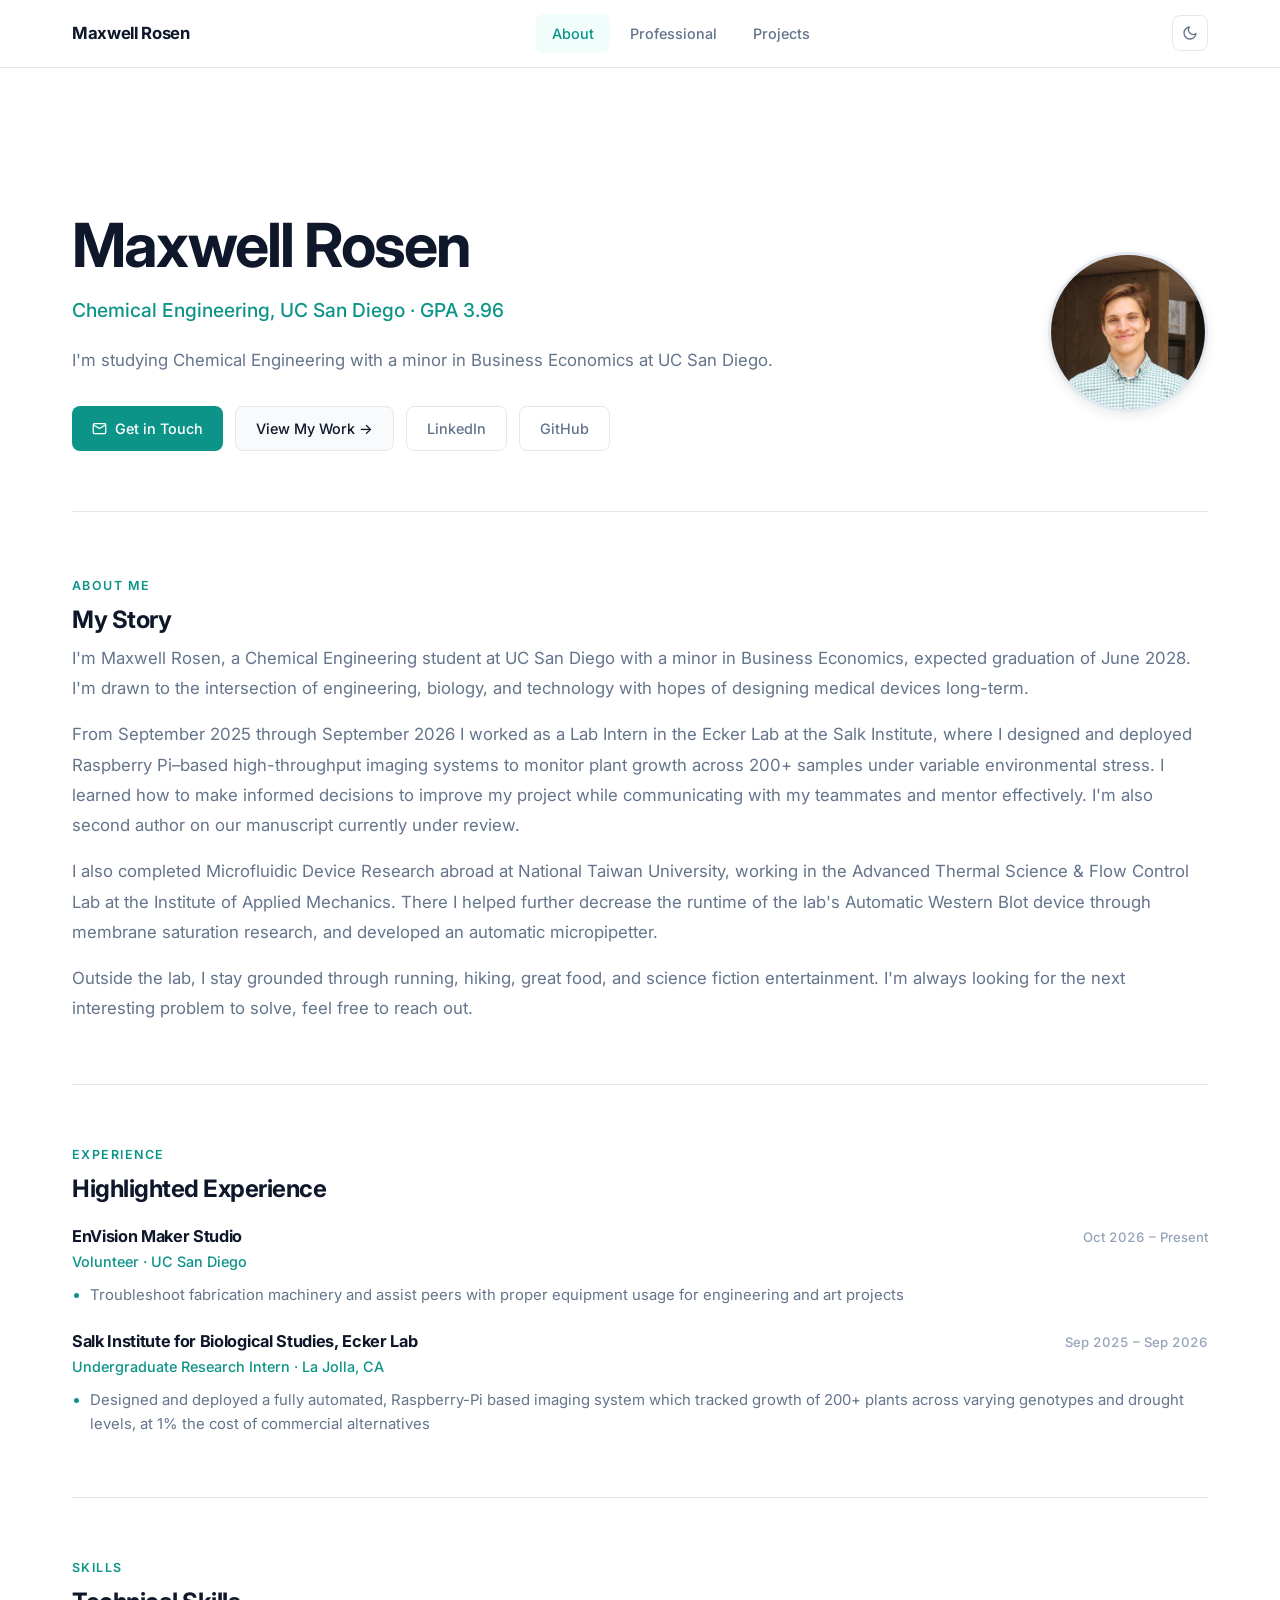
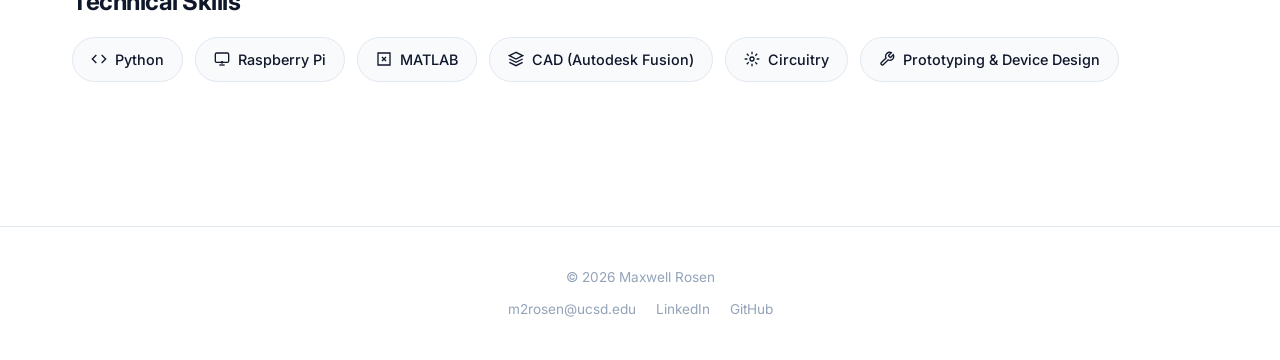
==== commit bb9d3734: "Add Highlighted Experience section to About page Feature EnVision Maker Studio and the Salk Ecker La" ====
--- a/index.html
+++ b/index.html
@@ -116,6 +116,43 @@
 
 
     <!-- ═══════════════════════════════════════════
+         HIGHLIGHTED EXPERIENCE SECTION
+         Same entry markup as professional.html (.cv-entry); one bullet each.
+         ═══════════════════════════════════════════ -->
+    <section>
+      <p class="section-label">Experience</p>
+      <h2 class="section-title">Highlighted Experience</h2>
+      <div class="highlight-entries">
+
+        <article class="cv-entry">
+          <div class="cv-entry-head">
+            <h3 class="cv-entry-title">EnVision Maker Studio</h3>
+            <span class="cv-entry-date">Oct 2026 – Present</span>
+          </div>
+          <p class="cv-entry-sub">Volunteer · UC San Diego</p>
+          <ul>
+            <li>Troubleshoot fabrication machinery and assist peers with proper equipment usage for engineering and art projects</li>
+          </ul>
+        </article>
+
+        <article class="cv-entry">
+          <div class="cv-entry-head">
+            <h3 class="cv-entry-title">Salk Institute for Biological Studies, Ecker Lab</h3>
+            <span class="cv-entry-date">Sep 2025 – Sep 2026</span>
+          </div>
+          <p class="cv-entry-sub">Undergraduate Research Intern · La Jolla, CA</p>
+          <ul>
+            <li>Designed and deployed a fully automated, Raspberry-Pi based imaging system which tracked growth of 200+ plants across varying genotypes and drought levels, at 1% the cost of commercial alternatives</li>
+          </ul>
+        </article>
+
+      </div>
+    </section>
+
+    <hr class="divider">
+
+
+    <!-- ═══════════════════════════════════════════
          SKILLS SECTION
          ═══════════════════════════════════════════ -->
     <section>
--- a/css/style.css
+++ b/css/style.css
@@ -849,6 +849,10 @@
 
 .cv-muted { color: var(--text-light); font-size: 0.85em; }
 
+/* About page: highlighted CV entries */
+.highlight-entries { margin-top: 24px; }
+.highlight-entries .cv-entry { padding-left: 0; }
+
 @media (max-width: 600px) {
   .cv-entry { padding-left: 0; }
   .cv-list { padding-left: 18px; }
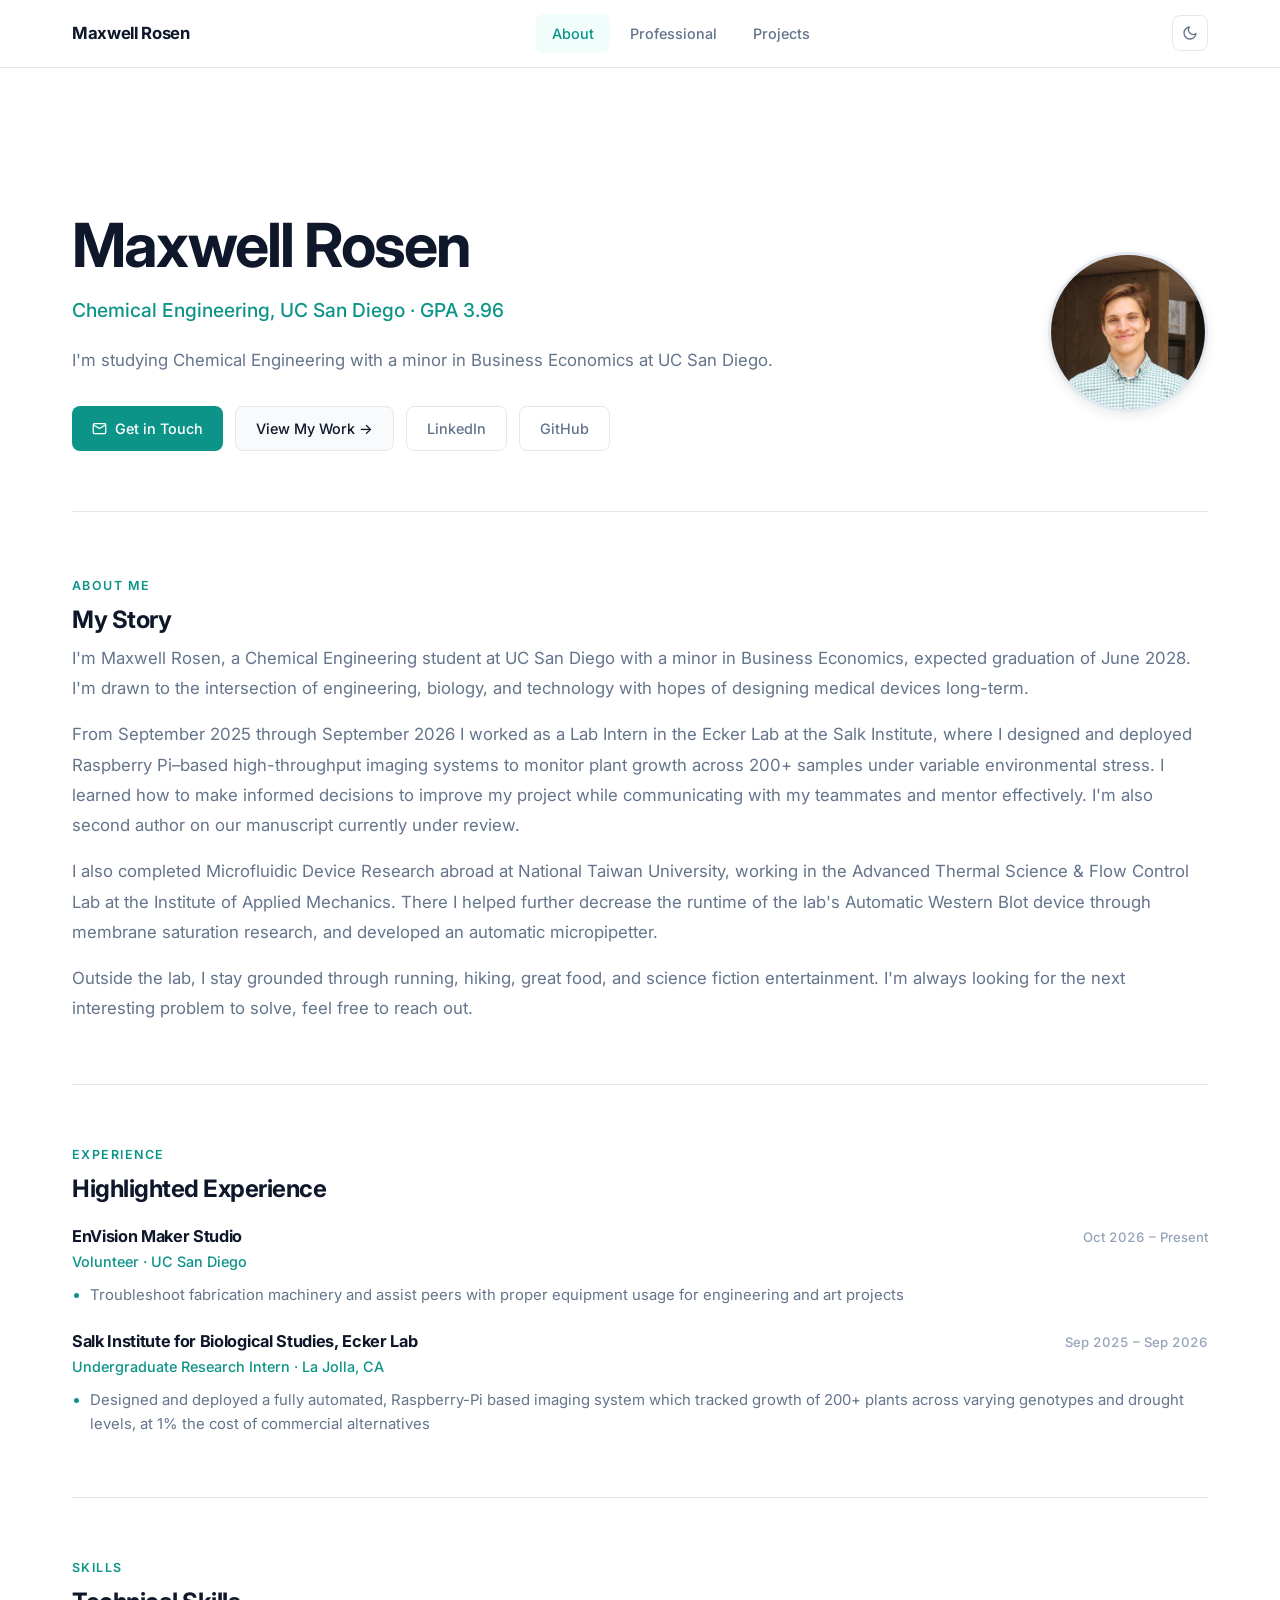
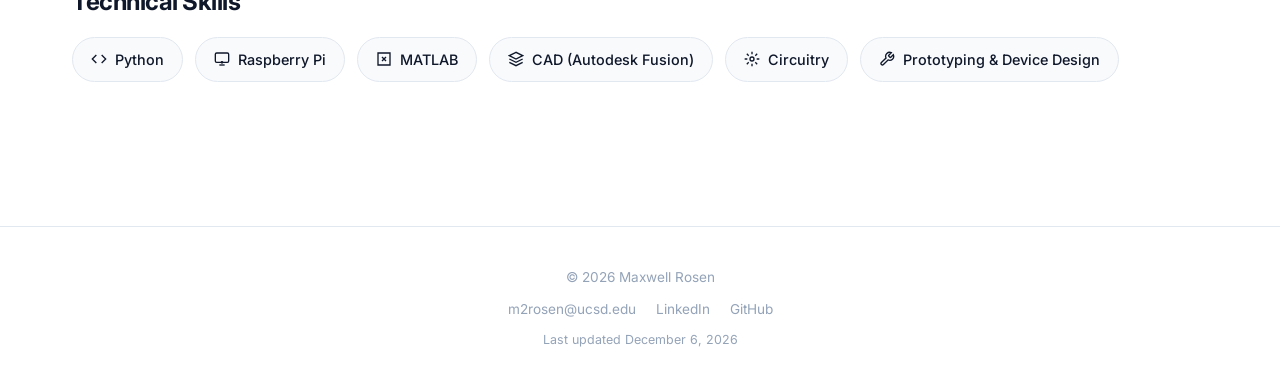
==== commit c9708045: "Add last-updated date to site footer Read the page's Last-Modified header, which GitHub Pages sets o" ====
--- a/index.html
+++ b/index.html
@@ -197,6 +197,7 @@
     <a href="https://www.linkedin.com/in/maxwell-rosen-242777299/" target="_blank" rel="noopener" style="color:var(--text-light);font-size:0.85rem;">LinkedIn</a>
     <a href="https://github.com/Maximizizer" target="_blank" rel="noopener" style="color:var(--text-light);font-size:0.85rem;">GitHub</a>
   </div>
+  <p class="footer-updated" hidden>Last updated <time id="last-updated"></time></p>
 </footer>
 
 <!-- ── Lightbox ─────────────────────────────────────────────── -->
--- a/css/style.css
+++ b/css/style.css
@@ -1186,3 +1186,9 @@
   .hero-name { font-size: 2rem; }
   .photo-grid { grid-template-columns: 1fr; }
 }
+
+.footer-updated {
+  margin-top: 10px;
+  font-size: 0.78rem;
+  color: var(--text-light);
+}
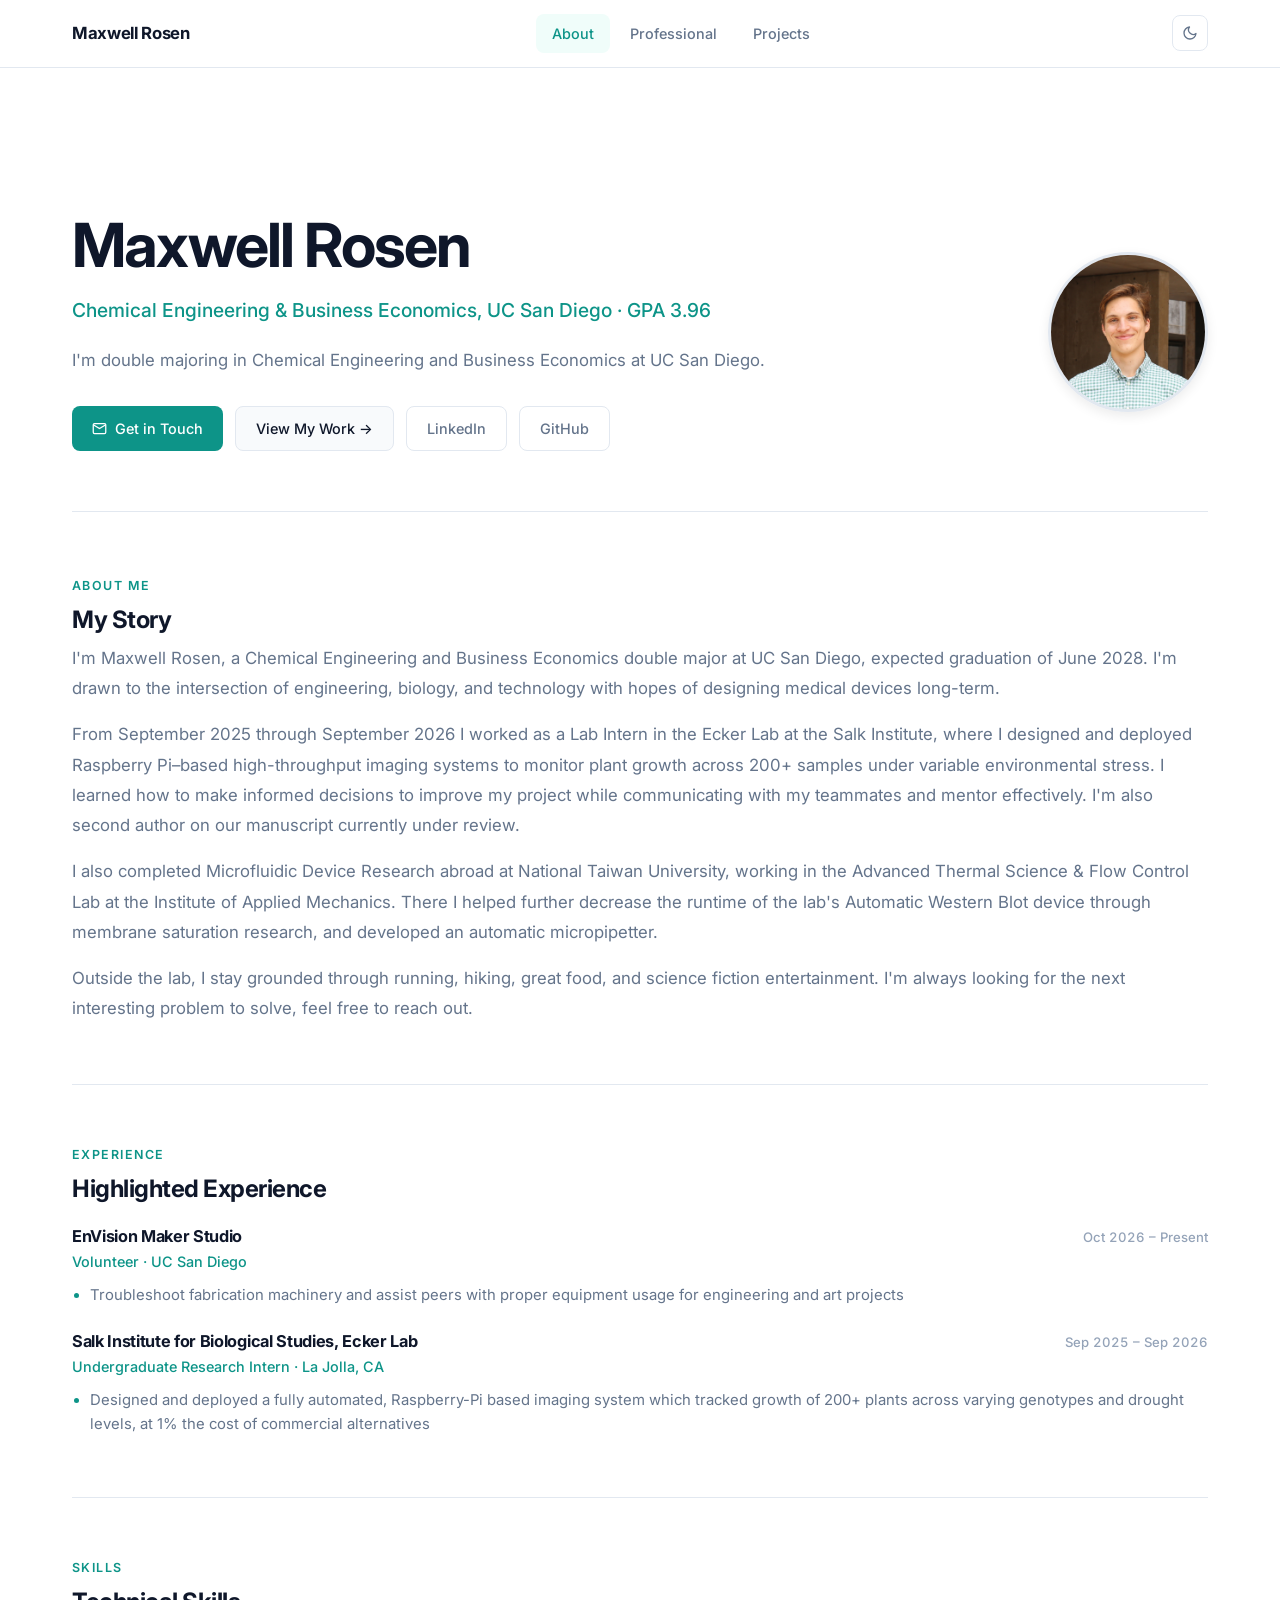
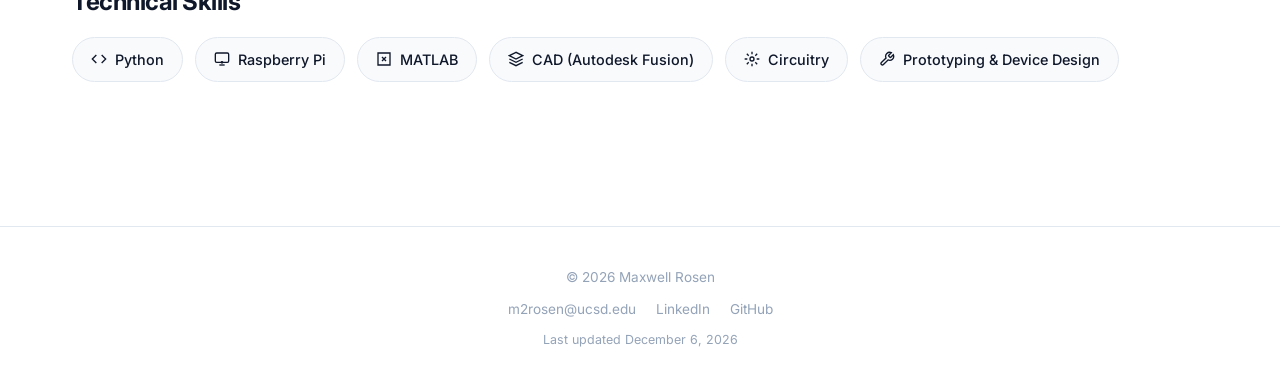
==== commit 8de9e23e: "Update resume/CV and list Business Economics as a double major Co-Authored-By: Claude Opus 5.5 <nore" ====
--- a/index.html
+++ b/index.html
@@ -50,9 +50,9 @@
       <div class="hero-grid">
         <div>
           <h1 class="hero-name">Maxwell Rosen</h1>
-          <p class="hero-role">Chemical Engineering, UC San Diego · GPA 3.96</p>
+          <p class="hero-role">Chemical Engineering &amp; Business Economics, UC San Diego · GPA 3.96</p>
           <p class="hero-bio">
-            I'm studying Chemical Engineering with a minor in Business Economics at UC San Diego.
+            I'm double majoring in Chemical Engineering and Business Economics at UC San Diego.
           </p>
           <div class="hero-links">
             <a class="btn btn-primary" href="mailto:m2rosen@ucsd.edu">
@@ -85,8 +85,8 @@
       <h2 class="section-title">My Story</h2>
       <div class="about-text">
         <p>
-          I'm Maxwell Rosen, a Chemical Engineering student at UC San Diego with a minor in
-          Business Economics, expected graduation of June 2028. I'm drawn to the intersection of
+          I'm Maxwell Rosen, a Chemical Engineering and Business Economics double major at UC
+          San Diego, expected graduation of June 2028. I'm drawn to the intersection of
           engineering, biology, and technology with hopes of designing medical devices long-term.
         </p>
         <p>
